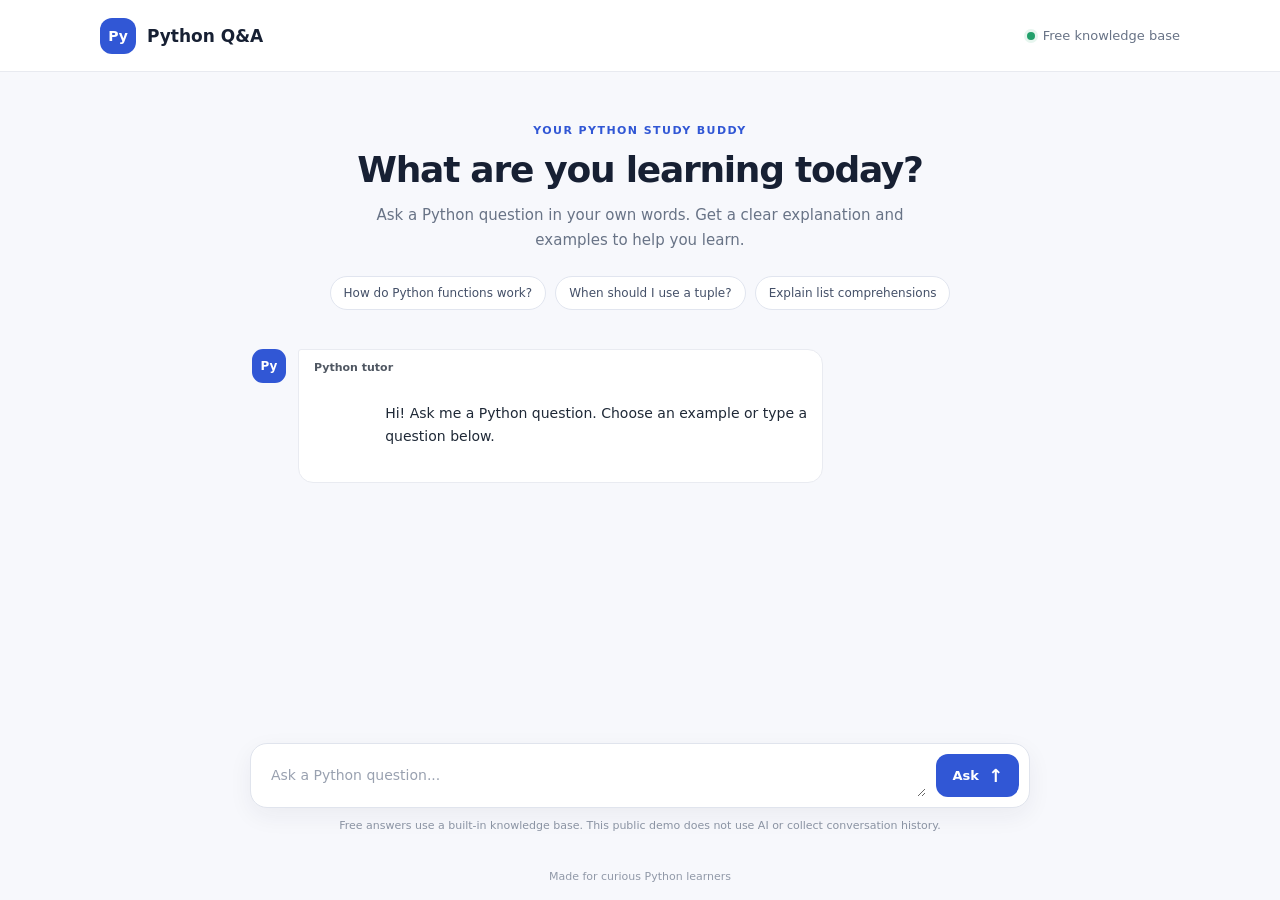
==== index.html @ f936712d "Add free GitHub Pages chatbot Co-authored-by: Copilot <223556219+Copilot@users.noreply.github.com>" ====
<!doctype html>
<html lang="en">
  <head>
    <meta charset="utf-8">
    <meta name="viewport" content="width=device-width, initial-scale=1">
    <meta name="theme-color" content="#111827">
    <title>Python Q&amp;A Chatbot</title>
    <link rel="stylesheet" href="static/style.css">
    <script defer src="github-pages.js"></script>
  </head>
  <body data-ai-enabled="false">
    <main class="app-shell">
      <header class="topbar">
        <a class="brand" href="./" aria-label="Python Q and A home">
          <span class="brand-mark" aria-hidden="true">Py</span>
          <span>Python Q&amp;A</span>
        </a>
        <span class="availability">
          <span class="status-dot" aria-hidden="true"></span>
          Free knowledge base
        </span>
      </header>

      <section class="chat-panel" aria-labelledby="page-title">
        <div class="welcome">
          <p class="eyebrow">YOUR PYTHON STUDY BUDDY</p>
          <h1 id="page-title">What are you learning today?</h1>
          <p class="subtitle">
            Ask a Python question in your own words. Get a clear explanation
            and examples to help you learn.
          </p>
          <div class="suggestions" aria-label="Example questions">
            <button class="suggestion" type="button">How do Python functions work?</button>
            <button class="suggestion" type="button">When should I use a tuple?</button>
            <button class="suggestion" type="button">Explain list comprehensions</button>
          </div>
        </div>

        <div id="messages" class="messages" role="log" aria-live="polite" aria-relevant="additions">
          <article class="message assistant-message">
            <div class="message-avatar" aria-hidden="true">Py</div>
            <div class="message-content">
              <p class="message-author">Python tutor</p>
              <p>
                Hi! Ask me a Python question. Choose an example or type a
                question below.
              </p>
            </div>
          </article>
        </div>

        <form id="question-form" class="composer">
          <label class="visually-hidden" for="question">Your Python question</label>
          <textarea
            id="question"
            name="question"
            rows="1"
            maxlength="1200"
            placeholder="Ask a Python question..."
            autocomplete="off"
            required
          ></textarea>
          <button id="send-button" class="send-button" type="submit" aria-label="Send question">
            <span>Ask</span>
            <span aria-hidden="true">↑</span>
          </button>
        </form>
        <p class="disclaimer">
          Free answers use a built-in knowledge base. This public demo does not
          use AI or collect conversation history.
        </p>
      </section>
      <footer>Made for curious Python learners</footer>
    </main>
  </body>
</html>
---- static/style.css ----
:root {
  color-scheme: light;
  font-family: Inter, "Segoe UI", system-ui, sans-serif;
  color: #1f2937;
  background: #f7f8fc;
  font-synthesis: none;
  text-rendering: optimizeLegibility;
  -webkit-font-smoothing: antialiased;
  -moz-osx-font-smoothing: grayscale;
  --blue: #3157d5;
  --muted: #687386;
}

* {
  box-sizing: border-box;
}

body {
  min-width: 320px;
  min-height: 100vh;
  margin: 0;
}

button,
textarea {
  font: inherit;
}

.app-shell {
  display: flex;
  flex-direction: column;
  min-height: 100vh;
}

.topbar {
  display: flex;
  align-items: center;
  justify-content: space-between;
  min-height: 72px;
  padding: 0 max(24px, calc((100vw - 1080px) / 2));
  border-bottom: 1px solid #e8eaf0;
  background: #fff;
}

.brand {
  display: inline-flex;
  align-items: center;
  gap: 11px;
  color: #172033;
  font-size: 17px;
  font-weight: 700;
  text-decoration: none;
}

.brand-mark,
.message-avatar {
  display: grid;
  flex: 0 0 auto;
  place-items: center;
  border-radius: 12px;
  color: #fff;
  background: var(--blue);
  font-size: 14px;
  font-weight: 750;
}

.brand-mark {
  width: 36px;
  height: 36px;
}

.availability {
  display: inline-flex;
  align-items: center;
  gap: 8px;
  color: var(--muted);
  font-size: 13px;
}

.status-dot {
  width: 8px;
  height: 8px;
  border-radius: 50%;
  background: #22a06b;
  box-shadow: 0 0 0 3px #e7f6ef;
}

.chat-panel {
  display: flex;
  flex: 1;
  flex-direction: column;
  width: min(100% - 40px, 780px);
  min-height: 0;
  margin: 0 auto;
}

.welcome {
  padding: 52px 0 25px;
  text-align: center;
}

.eyebrow {
  margin: 0 0 12px;
  color: var(--blue);
  font-size: 11px;
  font-weight: 750;
  letter-spacing: 0.13em;
}

h1 {
  margin: 0;
  color: #172033;
  font-size: clamp(27px, 4vw, 36px);
  letter-spacing: -0.035em;
}

.subtitle {
  max-width: 530px;
  margin: 13px auto 0;
  color: var(--muted);
  font-size: 15px;
  line-height: 1.65;
}

.suggestions {
  display: flex;
  flex-wrap: wrap;
  justify-content: center;
  gap: 9px;
  margin-top: 23px;
}

.suggestion {
  padding: 9px 13px;
  border: 1px solid #e1e5ef;
  border-radius: 999px;
  color: #445068;
  background: #fff;
  cursor: pointer;
  font-size: 12px;
  transition: border-color 140ms ease, color 140ms ease, transform 140ms ease;
}

.suggestion:hover {
  transform: translateY(-1px);
  border-color: #a8b8f2;
  color: var(--blue);
}

.messages {
  display: flex;
  flex: 1;
  flex-direction: column;
  gap: 19px;
  overflow-y: auto;
  padding: 14px 2px 24px;
}

.message {
  display: flex;
  align-items: flex-start;
  gap: 12px;
  max-width: 92%;
  animation: enter 180ms ease-out;
}

.user-message {
  align-self: flex-end;
  justify-content: flex-end;
}

.assistant-message {
  align-self: flex-start;
}

.message-avatar {
  width: 34px;
  height: 34px;
  border-radius: 11px;
  font-size: 12px;
}

.message-content {
  min-width: 0;
}

.user-message .message-content {
  padding: 12px 15px;
  border-radius: 15px 15px 3px 15px;
  color: #fff;
  background: var(--blue);
}

.assistant-message .message-content {
  padding: 11px 15px;
  border: 1px solid #e9ebf1;
  border-radius: 3px 15px 15px 15px;
  background: #fff;
}

.message-author {
  margin: 0 0 5px;
  font-size: 11px;
  font-weight: 700;
  opacity: 0.78;
}

.message-text,
.message-content > p:not(.message-author) {
  margin: 0;
  font-size: 14px;
  line-height: 1.65;
  overflow-wrap: anywhere;
  white-space: pre-wrap;
}

.thinking {
  color: var(--muted);
  animation: pulse 1.2s ease-in-out infinite;
}

.error-message {
  color: #b42318;
}

.composer {
  display: flex;
  align-items: flex-end;
  gap: 10px;
  padding: 10px;
  border: 1px solid #e0e4ed;
  border-radius: 17px;
  background: #fff;
  box-shadow: 0 8px 25px rgb(27 39 68 / 6%);
}

.composer:focus-within {
  border-color: #9aacec;
  box-shadow: 0 0 0 3px rgb(49 87 213 / 9%);
}

.composer textarea {
  flex: 1;
  min-height: 43px;
  max-height: 130px;
  padding: 11px 10px;
  resize: vertical;
  border: 0;
  outline: 0;
  color: #172033;
  background: transparent;
  font-size: 14px;
  line-height: 1.5;
}

.composer textarea::placeholder {
  color: #99a1b0;
}

.send-button {
  display: inline-flex;
  align-items: center;
  gap: 9px;
  min-height: 43px;
  padding: 0 16px;
  border: 0;
  border-radius: 12px;
  color: #fff;
  background: var(--blue);
  cursor: pointer;
  font-size: 13px;
  font-weight: 650;
  transition: background 140ms ease, opacity 140ms ease;
}

.send-button:hover:not(:disabled) {
  background: #2545b4;
}

.send-button:disabled {
  cursor: wait;
  opacity: 0.6;
}

.send-button span:last-child {
  font-size: 18px;
  line-height: 1;
}

.disclaimer {
  min-height: 35px;
  margin: 10px 0 0;
  color: #8a93a3;
  font-size: 11px;
  line-height: 1.5;
  text-align: center;
}

footer {
  padding: 17px;
  color: #9199a8;
  font-size: 11px;
  text-align: center;
}

.visually-hidden {
  position: absolute;
  width: 1px;
  height: 1px;
  overflow: hidden;
  clip: rect(0, 0, 0, 0);
  white-space: nowrap;
  clip-path: inset(50%);
}

@keyframes enter {
  from {
    transform: translateY(5px);
    opacity: 0;
  }

  to {
    transform: translateY(0);
    opacity: 1;
  }
}

@keyframes pulse {
  50% {
    opacity: 0.45;
  }
}

@media (max-width: 560px) {
  .topbar {
    min-height: 62px;
    padding: 0 18px;
  }

  .brand {
    font-size: 15px;
  }

  .availability {
    font-size: 11px;
  }

  .chat-panel {
    width: min(100% - 28px, 780px);
  }

  .welcome {
    padding-top: 38px;
  }

  .suggestion {
    font-size: 11px;
  }

  .message {
    max-width: 98%;
  }

  .send-button {
    padding: 0 13px;
  }
}

@media (prefers-reduced-motion: reduce) {
  *,
  *::before,
  *::after {
    animation-duration: 0.01ms !important;
    animation-iteration-count: 1 !important;
    scroll-behavior: auto !important;
    transition-duration: 0.01ms !important;
  }
}
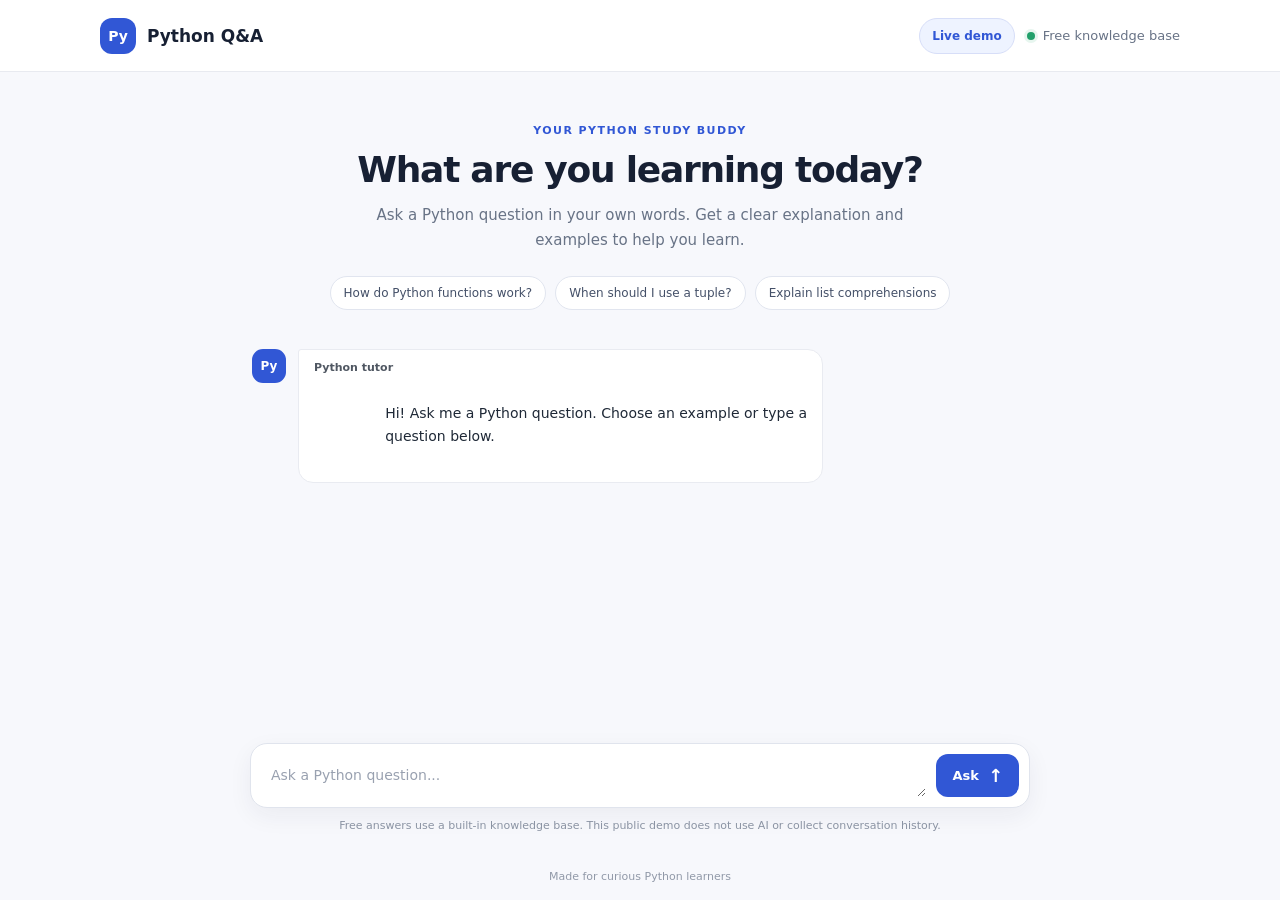
==== commit 7c0ea24e: "Add live demo link and styling Co-authored-by: Copilot <223556219+Copilot@users.noreply.github.com>" ====
--- a/index.html
+++ b/index.html
@@ -15,10 +15,13 @@
           <span class="brand-mark" aria-hidden="true">Py</span>
           <span>Python Q&amp;A</span>
         </a>
-        <span class="availability">
-          <span class="status-dot" aria-hidden="true"></span>
-          Free knowledge base
-        </span>
+        <div class="topbar-actions">
+          <a class="live-demo-link" href="https://python-qa-chatbot.onrender.com/" target="_blank" rel="noreferrer">Live demo</a>
+          <span class="availability">
+            <span class="status-dot" aria-hidden="true"></span>
+            Free knowledge base
+          </span>
+        </div>
       </header>
 
       <section class="chat-panel" aria-labelledby="page-title">
--- a/static/style.css
+++ b/static/style.css
@@ -67,6 +67,32 @@
 .brand-mark {
   width: 36px;
   height: 36px;
+}
+
+.topbar-actions {
+  display: inline-flex;
+  align-items: center;
+  gap: 12px;
+}
+
+.live-demo-link {
+  display: inline-flex;
+  align-items: center;
+  justify-content: center;
+  min-height: 36px;
+  padding: 0 12px;
+  border: 1px solid #d7def8;
+  border-radius: 999px;
+  color: var(--blue);
+  background: #eef3ff;
+  font-size: 12px;
+  font-weight: 700;
+  text-decoration: none;
+}
+
+.live-demo-link:hover {
+  border-color: #b7c7ff;
+  background: #e8eeff;
 }
 
 .availability {
@@ -341,6 +367,10 @@
     font-size: 15px;
   }
 
+  .topbar-actions {
+    gap: 8px;
+  }
+
   .availability {
     font-size: 11px;
   }
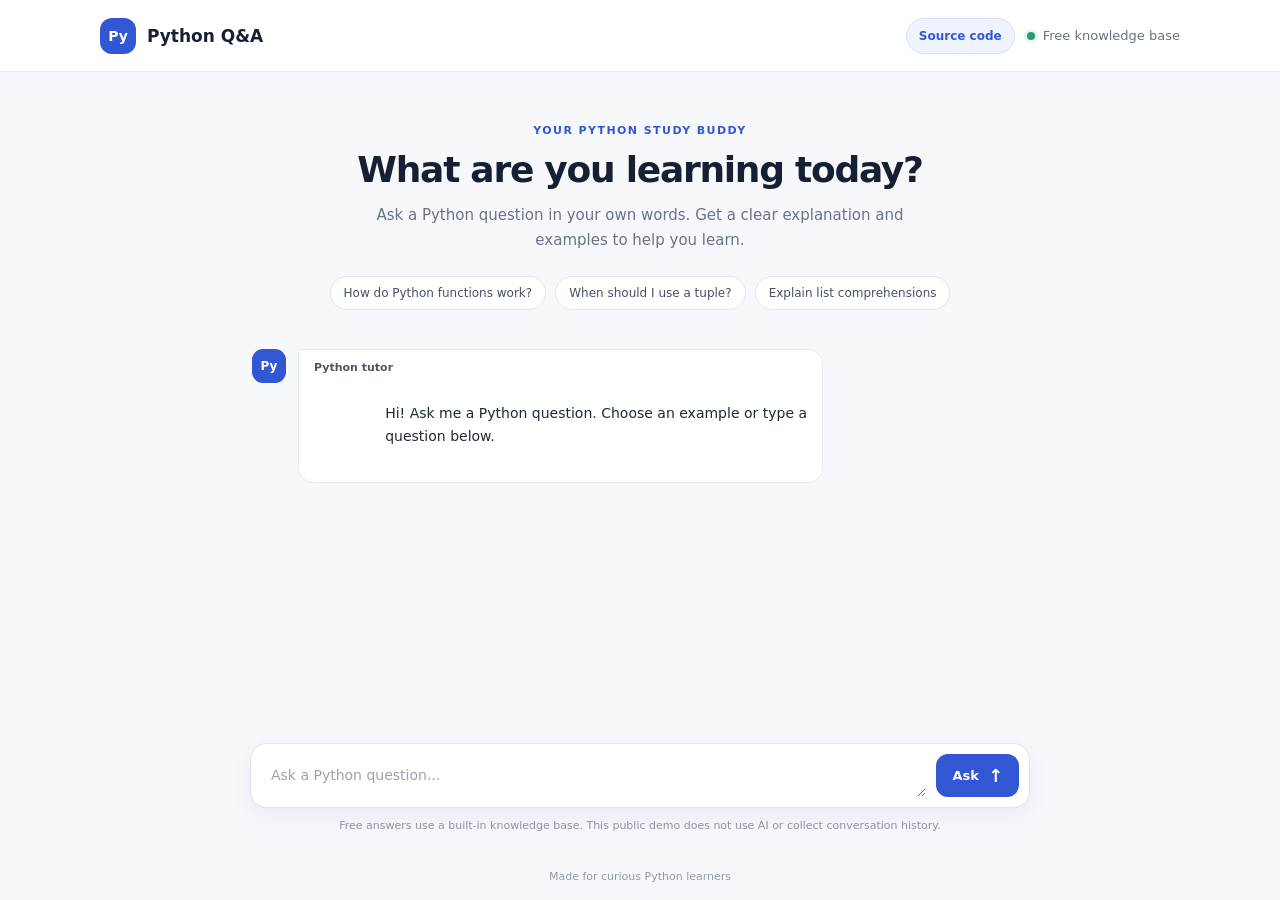
==== commit 79647bb9: "Fix deployment links and add smoke tests Co-authored-by: Copilot <223556219+Copilot@users.noreply.gi" ====
--- a/index.html
+++ b/index.html
@@ -16,7 +16,7 @@
           <span>Python Q&amp;A</span>
         </a>
         <div class="topbar-actions">
-          <a class="live-demo-link" href="https://python-qa-chatbot.onrender.com/" target="_blank" rel="noreferrer">Live demo</a>
+          <a class="live-demo-link" href="https://github.com/kanya67/python-qa-chatbot" target="_blank" rel="noreferrer">Source code</a>
           <span class="availability">
             <span class="status-dot" aria-hidden="true"></span>
             Free knowledge base
